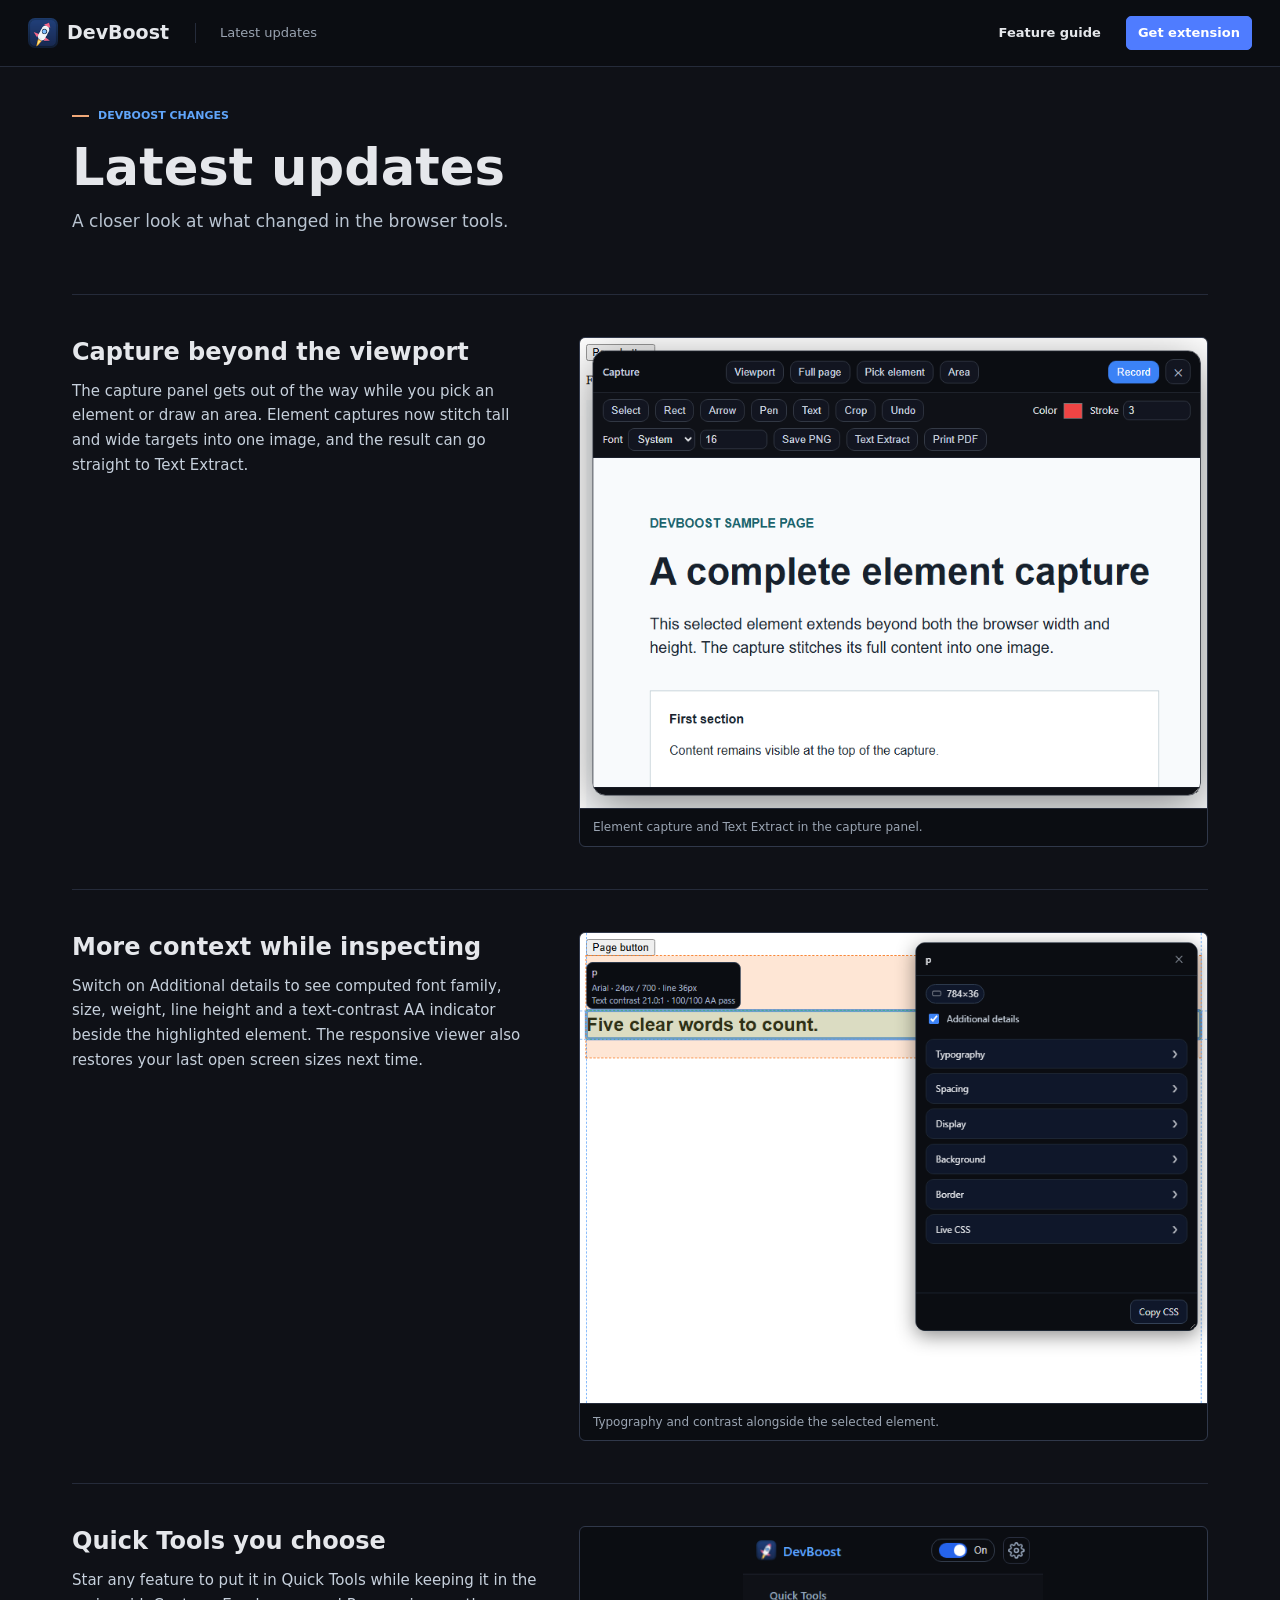
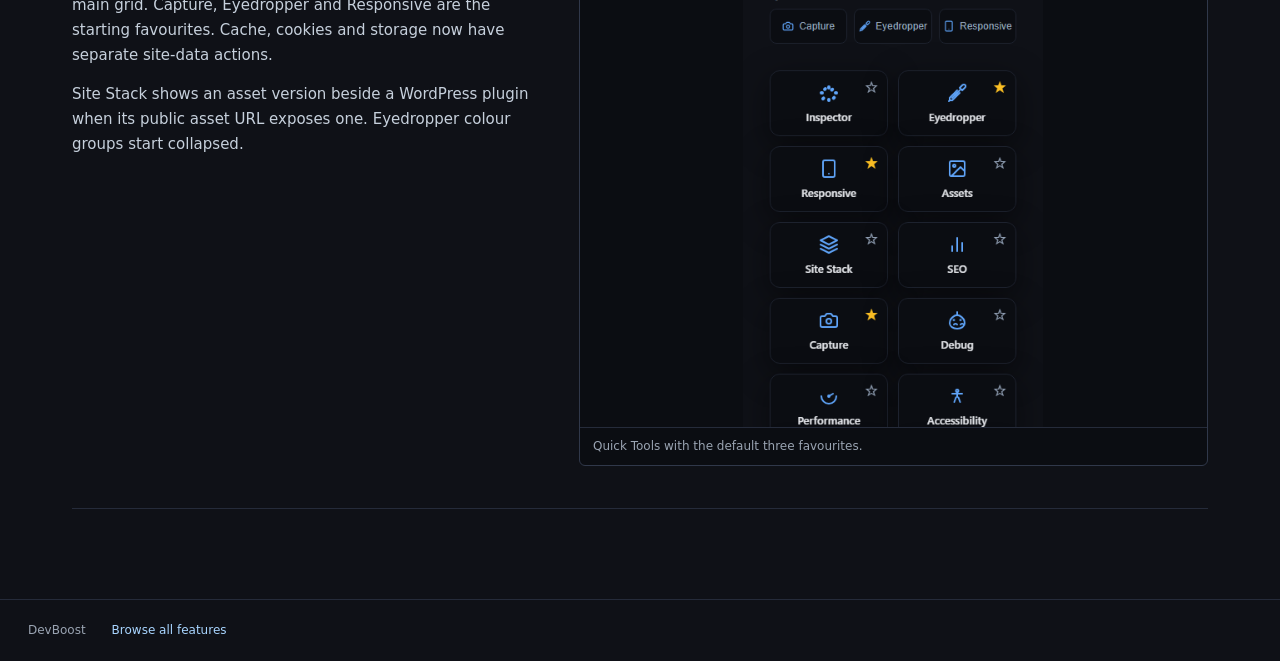
==== updates.html @ 85abd6a4 "Add hosted DevBoost updates page" ====
<!doctype html>
<html lang="en">
<head>
  <meta charset="utf-8">
  <meta name="viewport" content="width=device-width, initial-scale=1">
  <meta name="theme-color" content="#0f1117">
  <meta name="description" content="Recent DevBoost changes, with screenshots of the tools in use.">
  <title>Latest updates | DevBoost</title>
  <link rel="icon" href="media/icon48.png" type="image/png">
  <link rel="stylesheet" href="styles.css">
  <link rel="stylesheet" href="updates.css">
  <script defer src="updates.js"></script>
</head>
<body>
  <a class="skip-link" href="#main">Skip to updates</a>
  <header class="site-header">
    <div class="header-inner">
      <a class="brand" href="index.html#overview"><img src="media/icon48.png" alt="" width="30" height="30">DevBoost</a>
      <span class="header-context">Latest updates</span>
      <nav class="header-links" aria-label="Main navigation">
        <a href="index.html#overview">Feature guide</a>
        <a class="header-store" href="https://chromewebstore.google.com/detail/devboost/lekminfdlmkjdjjgkddmomkkjcbbmcog" target="_blank" rel="noopener noreferrer">Get extension</a>
      </nav>
    </div>
  </header>
  <main id="main" class="updates-main">
    <header class="updates-intro">
      <p class="eyebrow">DevBoost changes</p>
      <h1>Latest updates</h1>
      <p class="intro">A closer look at what changed in the browser tools.</p>
      <p id="updated-version" class="updated-version" hidden></p>
    </header>

    <section class="update-section" aria-labelledby="updates-capture">
      <div class="update-copy">
        <h2 id="updates-capture">Capture beyond the viewport</h2>
        <p>The capture panel gets out of the way while you pick an element or draw an area. Element captures now stitch tall and wide targets into one image, and the result can go straight to Text Extract.</p>
      </div>
      <figure class="update-figure">
        <img src="media/capture-element.png" alt="DevBoost capture panel showing an element screenshot and the Text Extract action" width="800" height="600">
        <figcaption>Element capture and Text Extract in the capture panel.</figcaption>
      </figure>
    </section>

    <section class="update-section" aria-labelledby="updates-inspector">
      <div class="update-copy">
        <h2 id="updates-inspector">More context while inspecting</h2>
        <p>Switch on Additional details to see computed font family, size, weight, line height and a text-contrast AA indicator beside the highlighted element. The responsive viewer also restores your last open screen sizes next time.</p>
      </div>
      <figure class="update-figure">
        <img src="media/inspector-details.png" alt="Inspector highlight showing font settings and text contrast details" width="800" height="600">
        <figcaption>Typography and contrast alongside the selected element.</figcaption>
      </figure>
    </section>

    <section class="update-section" aria-labelledby="updates-tools">
      <div class="update-copy">
        <h2 id="updates-tools">Quick Tools you choose</h2>
        <p>Star any feature to put it in Quick Tools while keeping it in the main grid. Capture, Eyedropper and Responsive are the starting favourites. Cache, cookies and storage now have separate site-data actions.</p>
        <p>Site Stack shows an asset version beside a WordPress plugin when its public asset URL exposes one. Eyedropper colour groups start collapsed.</p>
      </div>
      <figure class="update-figure popup-figure">
        <img src="media/quick-tools.png" alt="DevBoost popup with Capture, Eyedropper and Responsive in Quick Tools" width="360" height="600">
        <figcaption>Quick Tools with the default three favourites.</figcaption>
      </figure>
    </section>
  </main>
  <footer class="site-footer"><span>DevBoost</span><a href="index.html#overview">Browse all features</a></footer>
</body>
</html>
---- styles.css ----
:root{color-scheme:dark;--ink:#e5e7eb;--muted:#9aa4b2;--soft:#141824;--line:#252b3a;--teal:#60a5fa;--teal-dark:#dbeafe;--coral:#f0a878;--canvas:#0f1117;--white:#0b0d12;--nav:#101522}
*{box-sizing:border-box}
html{scroll-behavior:smooth}
body{margin:0;background:var(--canvas);color:var(--ink);font:15px/1.55 system-ui,-apple-system,"Segoe UI",Arial,sans-serif;letter-spacing:0}
a{color:inherit}
button,input{font:inherit}
button{cursor:pointer}
img{max-width:100%;height:auto}
:focus-visible{outline:3px solid #60a5fa;outline-offset:3px}
.skip-link{position:absolute;top:-60px;left:12px;z-index:100;padding:9px 14px;background:var(--white);color:var(--ink)}
.skip-link:focus{top:10px}
.site-header{position:sticky;top:0;z-index:30;background:#0b0d12;border-bottom:1px solid var(--line)}
.header-inner{height:66px;max-width:1600px;margin:auto;padding:0 28px;display:flex;align-items:center;gap:26px}
.brand{display:inline-flex;align-items:center;gap:9px;text-decoration:none;font-size:19px;font-weight:760;white-space:nowrap}
.brand img{display:block;border-radius:7px}
.header-context{border-left:1px solid var(--line);padding-left:24px;color:var(--muted);font-size:13px;white-space:nowrap}
.header-version{margin-left:5px;color:var(--teal);font-weight:700}
.header-links{display:flex;gap:25px;margin-left:auto;align-items:center}
.header-links a{text-decoration:none;font-size:13px;font-weight:650}
.header-links a:hover{text-decoration:underline;color:var(--teal)}
.header-links .header-store{display:inline-flex;align-items:center;justify-content:center;min-height:34px;padding:6px 11px;border:1px solid #4f7cff;border-radius:5px;background:#4f7cff;color:#fff}
.header-links .header-store:hover{background:#315fd8;color:#fff;text-decoration:none}
.small-label{display:none}
.menu-toggle{display:none;border:1px solid #344055;background:#111827;border-radius:5px;padding:7px 12px;margin-left:auto;color:var(--ink);font-weight:650}
.site-shell{max-width:1600px;min-height:calc(100vh - 128px);margin:auto;display:grid;grid-template-columns:256px minmax(0,1fr)}
.sidebar{border-right:1px solid var(--line);background:#0b0d12}
.sidebar-inner{position:sticky;top:66px;height:calc(100vh - 66px);overflow:auto;padding:25px 13px 20px 25px;scrollbar-width:thin}
.search-label{display:block;margin:0 9px 7px;color:var(--muted);font-size:11px;text-transform:uppercase;font-weight:750}
.search-input{width:calc(100% - 9px);margin:0 0 20px 9px;height:36px;padding:0 11px;border:1px solid #30384a;border-radius:5px;background:#101522;color:var(--ink);font-size:13px}
.nav-overview,.feature-link{display:block;width:100%;border-radius:5px;padding:7px 11px;color:#c0c9d6;text-decoration:none;font-size:13px;line-height:1.3}
.nav-overview{margin-bottom:17px;font-weight:720}
.feature-link{font-weight:560}
.nav-overview:hover,.feature-link:hover{background:#141824;color:#fff}
.nav-overview.active,.feature-link.active{background:#172033;color:#93c5fd;font-weight:740}
.nav-group{margin:18px 0 0}
.nav-group-title{margin:0 11px 7px;color:#8c9aad;font-size:10px;font-weight:780;text-transform:uppercase}
.nav-empty{padding:8px 11px;color:var(--muted);font-size:13px}
.sidebar-foot{border-top:1px solid var(--line);margin:28px 9px 0;padding-top:16px;color:#798697;font-size:11px}
.menu-backdrop{display:none}
.main-content{min-width:0;width:100%;max-width:1150px;padding:39px clamp(24px,5vw,74px) 85px;margin:auto}
.eyebrow{display:flex;align-items:center;gap:9px;margin:0 0 18px;color:var(--teal);font-size:11px;line-height:1.2;text-transform:uppercase;font-weight:800}
.eyebrow:before{content:"";width:17px;height:2px;background:var(--coral)}
h1,h2,h3,p{margin-top:0}
h1{max-width:920px;font-size:clamp(34px,4vw,56px);line-height:1.08;font-weight:780;margin-bottom:16px}
h2{font-size:22px;line-height:1.25;margin-bottom:16px}
h3{font-size:16px;line-height:1.3;margin-bottom:8px}
.intro{max-width:760px;color:#b9c4d1;font-size:17px;line-height:1.7}
.hero-actions{display:flex;flex-wrap:wrap;gap:10px;margin:23px 0 30px}
.button{display:inline-flex;align-items:center;justify-content:center;min-height:40px;padding:9px 16px;border:1px solid #344055;border-radius:5px;color:#dbeafe;background:#111827;text-decoration:none;font-size:13px;font-weight:720}
.button:hover{background:#172033;border-color:#54709e}
.button.primary{background:#4f7cff;border-color:#4f7cff;color:#fff}
.button.primary:hover{background:#315fd8}
.overview-media{position:relative;margin:34px 0 38px;overflow:hidden;border:1px solid #30384a;border-radius:7px;background:#141824;box-shadow:0 18px 40px rgba(0,0,0,.28)}
.overview-media img{display:block;width:100%;aspect-ratio:16/10;object-fit:cover}
.media-caption{display:flex;align-items:center;gap:10px;background:#141824;border-top:1px solid var(--line);padding:10px 15px;color:var(--muted);font-size:12px}
.media-caption strong{color:var(--ink)}
.showcase{margin:43px 0 7px}
.showcase-grid{display:grid;grid-template-columns:repeat(2,minmax(0,1fr));gap:17px}
.showcase-grid a{display:block;border:1px solid var(--line);border-radius:6px;overflow:hidden;background:#141824;text-decoration:none}
.showcase-grid a:hover{border-color:#4f7cff}
.showcase-grid img{display:block;width:100%;aspect-ratio:16/10;object-fit:cover;object-position:top left;background:#17212d}
.showcase-grid span{display:block;padding:12px 14px 14px}
.showcase-grid strong{display:block;font-size:14px}
.showcase-grid small{display:block;margin-top:3px;color:var(--muted);font-size:12px}
.section-heading{display:flex;justify-content:space-between;align-items:baseline;gap:15px;border-bottom:1px solid var(--line);padding-bottom:10px;margin-bottom:16px}
.section-heading h2{margin:0}
.section-heading span{color:var(--muted);font-size:12px}
.overview-group{margin-top:42px}
.feature-directory{display:grid;grid-template-columns:repeat(2,minmax(0,1fr));gap:0 24px}
.directory-link{display:flex;align-items:flex-start;justify-content:space-between;gap:12px;padding:15px 0;border-bottom:1px solid var(--line);text-decoration:none}
.directory-link:hover strong{color:var(--teal)}
.directory-link strong{display:block;font-size:14px}
.directory-link small{display:block;max-width:350px;margin-top:4px;color:var(--muted);font-size:12px;line-height:1.4}
.directory-arrow{color:var(--coral);font-size:19px;line-height:1}
.feature-kicker{display:flex;flex-wrap:wrap;align-items:center;gap:8px;margin:0 0 13px;color:var(--teal);font-size:11px;font-weight:770;text-transform:uppercase}
.feature-kicker span+span:before{content:"/";color:#5a6677;margin-right:8px}
.feature-header{padding-bottom:26px;border-bottom:1px solid var(--line)}
.feature-header .intro{margin-bottom:0}
.feature-entry{display:flex;flex-wrap:wrap;align-items:baseline;gap:8px 12px;margin-top:19px;font-size:12px}
.feature-entry span{color:var(--muted)}
.feature-entry strong{color:#93c5fd;font-weight:690}
.feature-image{margin:31px 0 0;border:1px solid #30384a;border-radius:7px;overflow:hidden;background:#0b0d12}
.feature-image img{display:block;width:100%;max-height:590px;object-fit:contain}
.feature-image.compact img{width:min(100%,360px);margin:auto}
.feature-image figcaption{display:flex;justify-content:space-between;flex-wrap:wrap;gap:8px;padding:10px 14px;background:#141824;color:var(--muted);font-size:12px}
.feature-image figcaption a{color:#b8d5ff;text-decoration:none;font-weight:690}
.feature-image figcaption a:hover{text-decoration:underline}
.feature-body{display:grid;grid-template-columns:minmax(0,1.5fr) minmax(220px,.8fr);gap:42px;margin-top:34px}
.feature-body ul,.feature-body ol{margin:0;padding-left:20px}
.feature-body li{padding:0 0 12px 4px;color:#c6d0dc}
.feature-body li::marker{color:var(--teal)}
.feature-body p{color:#c6d0dc}
.feature-body section+section{margin-top:31px}
.quick-start{border-left:3px solid var(--coral);padding-left:20px}
.quick-start h2{font-size:16px;margin-bottom:14px}
.quick-start ol{font-size:13px}
.quick-start li{padding-bottom:10px}
.feature-note{margin-top:21px;border-top:1px solid var(--line);padding-top:16px;color:var(--muted);font-size:12px;line-height:1.55}
.related{margin-top:43px;padding-top:23px;border-top:1px solid var(--line)}
.related h2{font-size:16px}
.related-links{display:flex;flex-wrap:wrap;gap:8px}
.related-links a{padding:8px 11px;border:1px solid var(--line);border-radius:5px;background:#141824;color:#dbeafe;text-decoration:none;font-size:12px;font-weight:680}
.related-links a:hover{background:#172033}
.site-footer{max-width:1600px;margin:auto;min-height:62px;border-top:1px solid var(--line);display:flex;align-items:center;gap:26px;padding:12px 28px;color:var(--muted);font-size:12px}
@media(max-width:900px){.site-shell{grid-template-columns:218px minmax(0,1fr)}.sidebar-inner{padding-left:12px}.main-content{padding:32px 25px 65px}.feature-body{grid-template-columns:1fr;gap:24px}.quick-start{max-width:650px}}
@media(max-width:680px){.header-inner{height:58px;padding:0 15px;gap:11px}.site-header{position:sticky}.header-context{display:none}.header-links{gap:12px}.header-links a{font-size:12px}.header-links a:first-child{display:none}.menu-toggle{display:block;margin-left:auto}.site-shell{display:block;min-height:calc(100vh - 120px)}.sidebar{position:fixed;z-index:25;top:58px;left:0;bottom:0;width:min(84vw,310px);box-shadow:12px 0 30px rgba(0,0,0,.13);transform:translateX(-110%);transition:transform .2s ease}.sidebar.open{transform:translateX(0)}.menu-backdrop.active{display:block;position:fixed;inset:58px 0 0;z-index:24;border:0;border-radius:0;background:rgba(20,34,39,.28)}.sidebar-inner{top:58px;height:calc(100vh - 58px);padding:20px 18px}.main-content{padding:29px 20px 60px}.intro{font-size:15px}.overview-media{margin-top:25px}.showcase-grid{grid-template-columns:1fr}.feature-directory{grid-template-columns:1fr}.feature-body{margin-top:26px}.site-footer{flex-wrap:wrap;gap:4px 15px;padding:14px 20px}.site-footer a{margin-left:0;width:100%}}
@media(max-width:680px){.header-links a:first-child{display:inline}.header-links{margin-left:auto}.menu-toggle{margin-left:0}}
@media(max-width:680px){.header-links a.header-tour{display:none}.header-links .wide-label{display:none}.header-links .small-label{display:inline}}
@media(prefers-reduced-motion:reduce){html{scroll-behavior:auto}.sidebar{transition:none}}
---- updates.css ----
.updates-main{max-width:1200px;margin:auto;padding:42px 32px 90px}
.updates-intro{padding-bottom:30px;border-bottom:1px solid var(--line)}
.updates-intro h1{margin-bottom:12px}
.updates-intro .intro{margin-bottom:0}
.updated-version{display:inline-block;margin:20px 0 0;color:#a8d5ff;font-size:13px;font-weight:650}
.update-section{display:grid;grid-template-columns:minmax(260px,.85fr) minmax(0,1.15fr);gap:42px;align-items:start;padding:42px 0;border-bottom:1px solid var(--line)}
.update-copy{max-width:480px}
.update-copy h2{font-size:24px;margin-bottom:12px}
.update-copy p{color:#c6d0dc;line-height:1.65}
.update-figure{margin:0;min-width:0;border:1px solid #30384a;border-radius:6px;overflow:hidden;background:#0b0d12}
.update-figure img{display:block;width:100%;height:auto;max-height:500px;object-fit:contain;object-position:top;background:#0b0d12}
.update-figure figcaption{padding:9px 13px;border-top:1px solid var(--line);color:var(--muted);font-size:12px}
.popup-figure img{width:min(100%,360px);margin:auto}
.site-footer a{color:#a8d5ff;text-decoration:none}
.site-footer a:hover{text-decoration:underline}
@media(max-width:760px){.updates-main{padding:29px 20px 65px}.update-section{grid-template-columns:1fr;gap:20px;padding:31px 0}.update-copy h2{font-size:21px}.header-links{gap:12px}.header-links a{font-size:12px}}
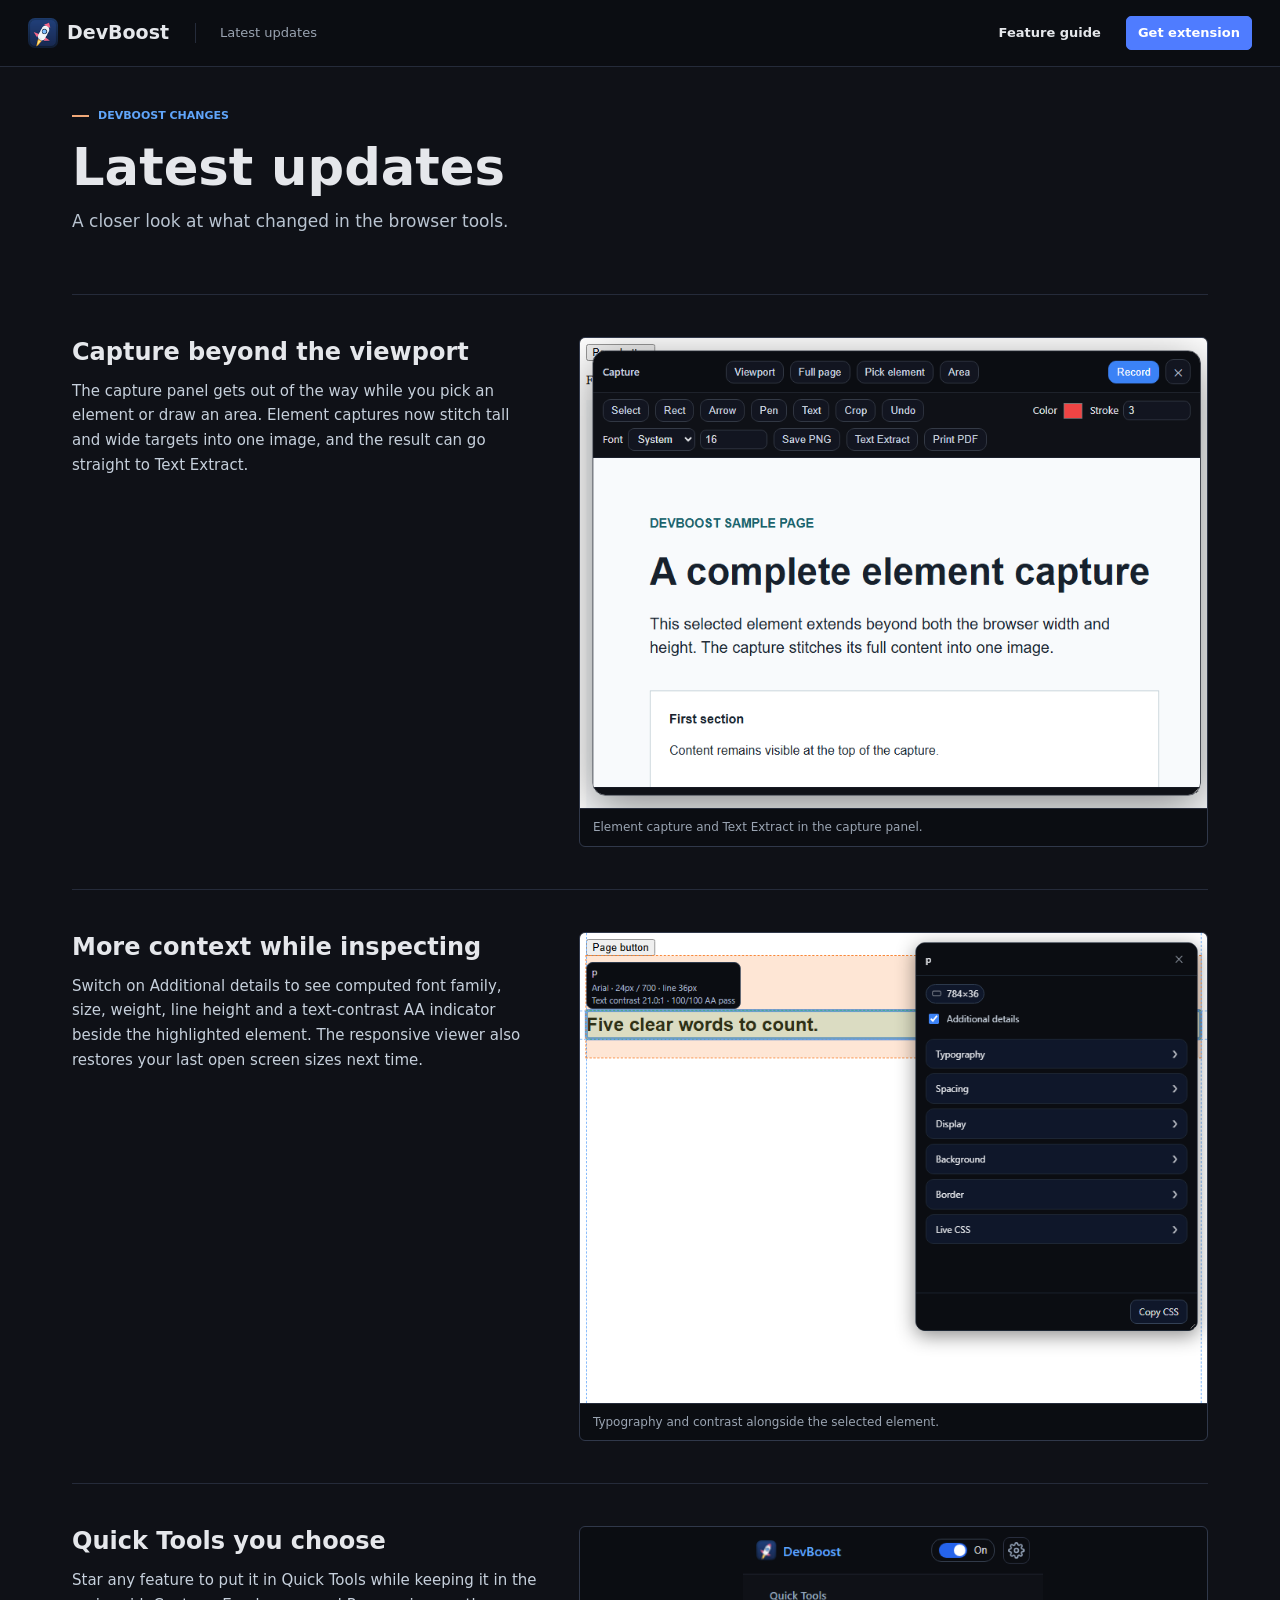
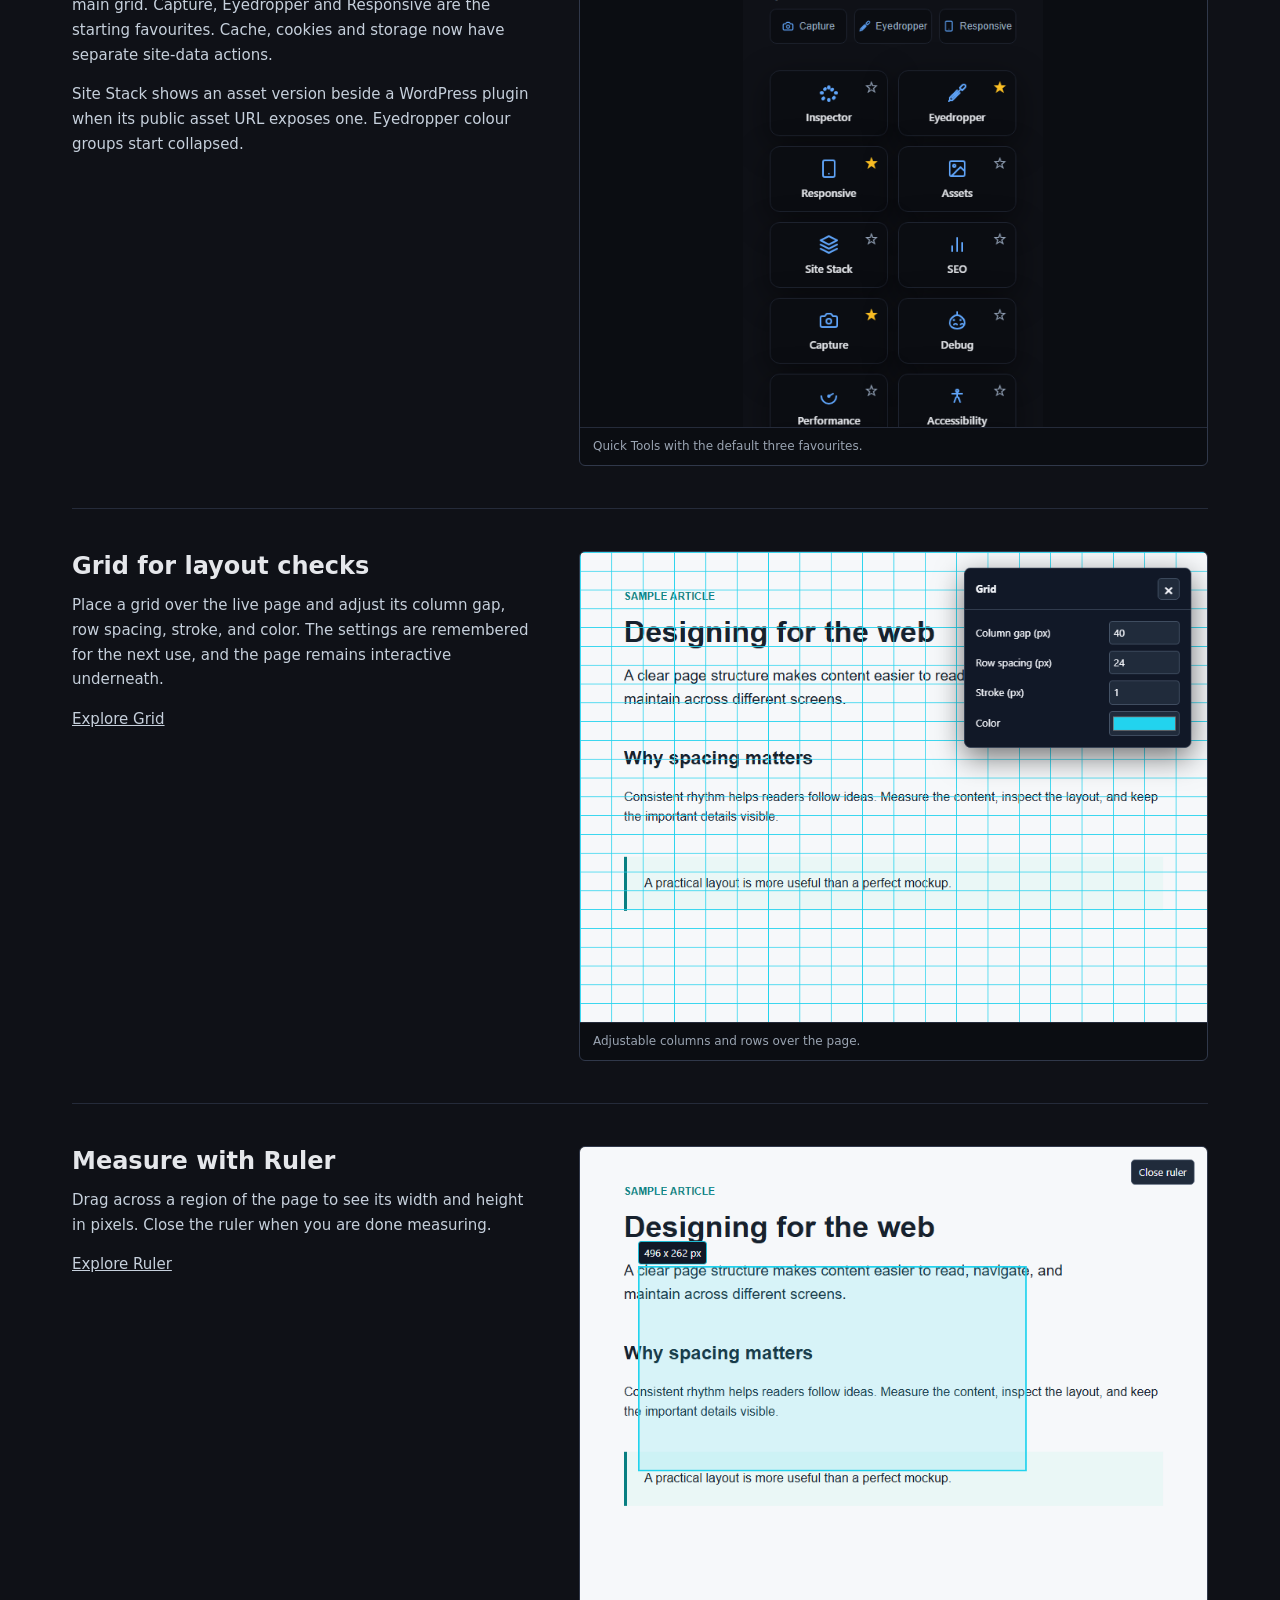
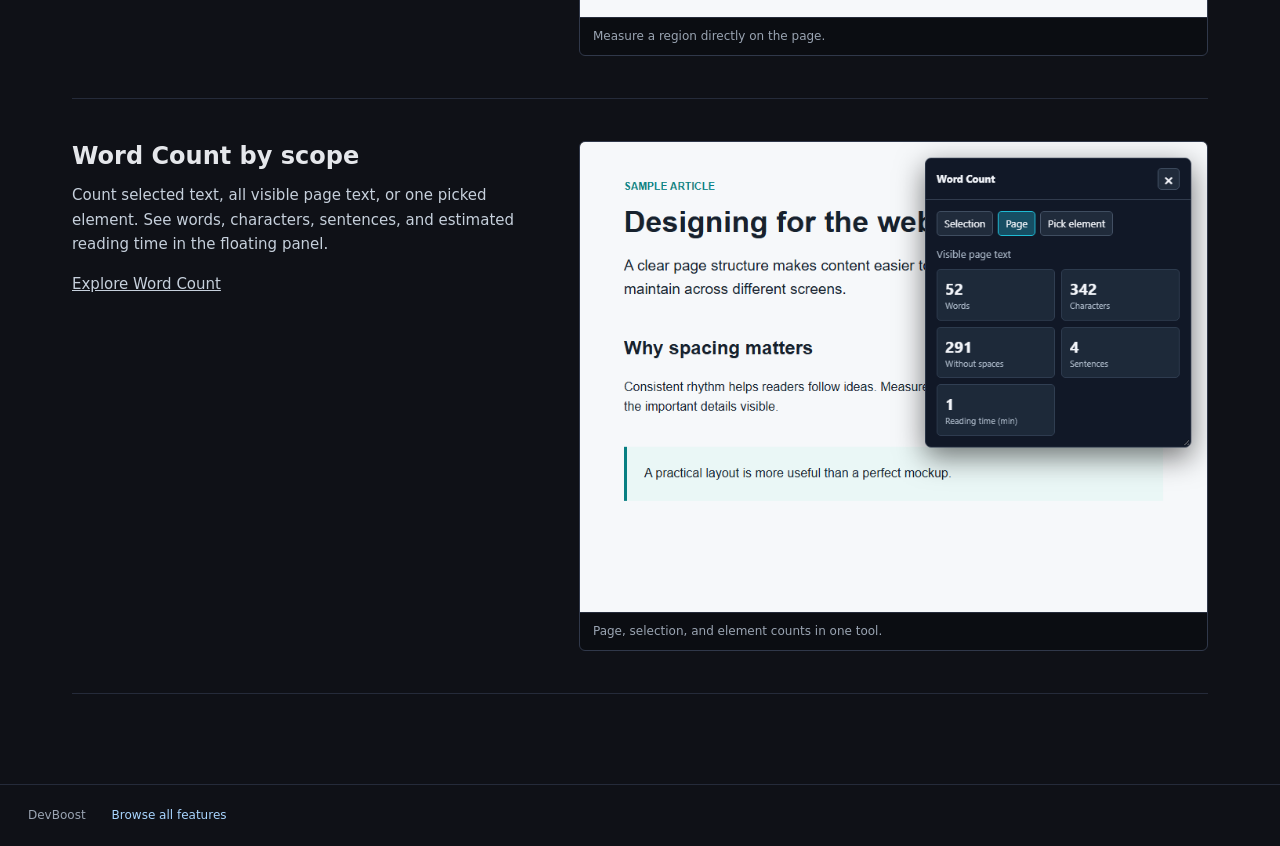
==== commit 95b6484d: "Document Grid, Ruler, and Word Count" ====
--- a/updates.html
+++ b/updates.html
@@ -64,6 +64,42 @@
         <figcaption>Quick Tools with the default three favourites.</figcaption>
       </figure>
     </section>
+
+    <section class="update-section" aria-labelledby="updates-grid">
+      <div class="update-copy">
+        <h2 id="updates-grid">Grid for layout checks</h2>
+        <p>Place a grid over the live page and adjust its column gap, row spacing, stroke, and color. The settings are remembered for the next use, and the page remains interactive underneath.</p>
+        <p><a href="index.html#feature/grid">Explore Grid</a></p>
+      </div>
+      <figure class="update-figure">
+        <img src="media/grid.png" alt="Grid overlay on a sample article with spacing and stroke controls" width="800" height="600">
+        <figcaption>Adjustable columns and rows over the page.</figcaption>
+      </figure>
+    </section>
+
+    <section class="update-section" aria-labelledby="updates-ruler">
+      <div class="update-copy">
+        <h2 id="updates-ruler">Measure with Ruler</h2>
+        <p>Drag across a region of the page to see its width and height in pixels. Close the ruler when you are done measuring.</p>
+        <p><a href="index.html#feature/ruler">Explore Ruler</a></p>
+      </div>
+      <figure class="update-figure">
+        <img src="media/ruler.png" alt="Ruler measuring a 496 by 262 pixel region on a sample article" width="800" height="600">
+        <figcaption>Measure a region directly on the page.</figcaption>
+      </figure>
+    </section>
+
+    <section class="update-section" aria-labelledby="updates-word-count">
+      <div class="update-copy">
+        <h2 id="updates-word-count">Word Count by scope</h2>
+        <p>Count selected text, all visible page text, or one picked element. See words, characters, sentences, and estimated reading time in the floating panel.</p>
+        <p><a href="index.html#feature/word-count">Explore Word Count</a></p>
+      </div>
+      <figure class="update-figure">
+        <img src="media/word-count.png" alt="Word Count panel showing statistics for a sample article" width="800" height="600">
+        <figcaption>Page, selection, and element counts in one tool.</figcaption>
+      </figure>
+    </section>
   </main>
   <footer class="site-footer"><span>DevBoost</span><a href="index.html#overview">Browse all features</a></footer>
 </body>
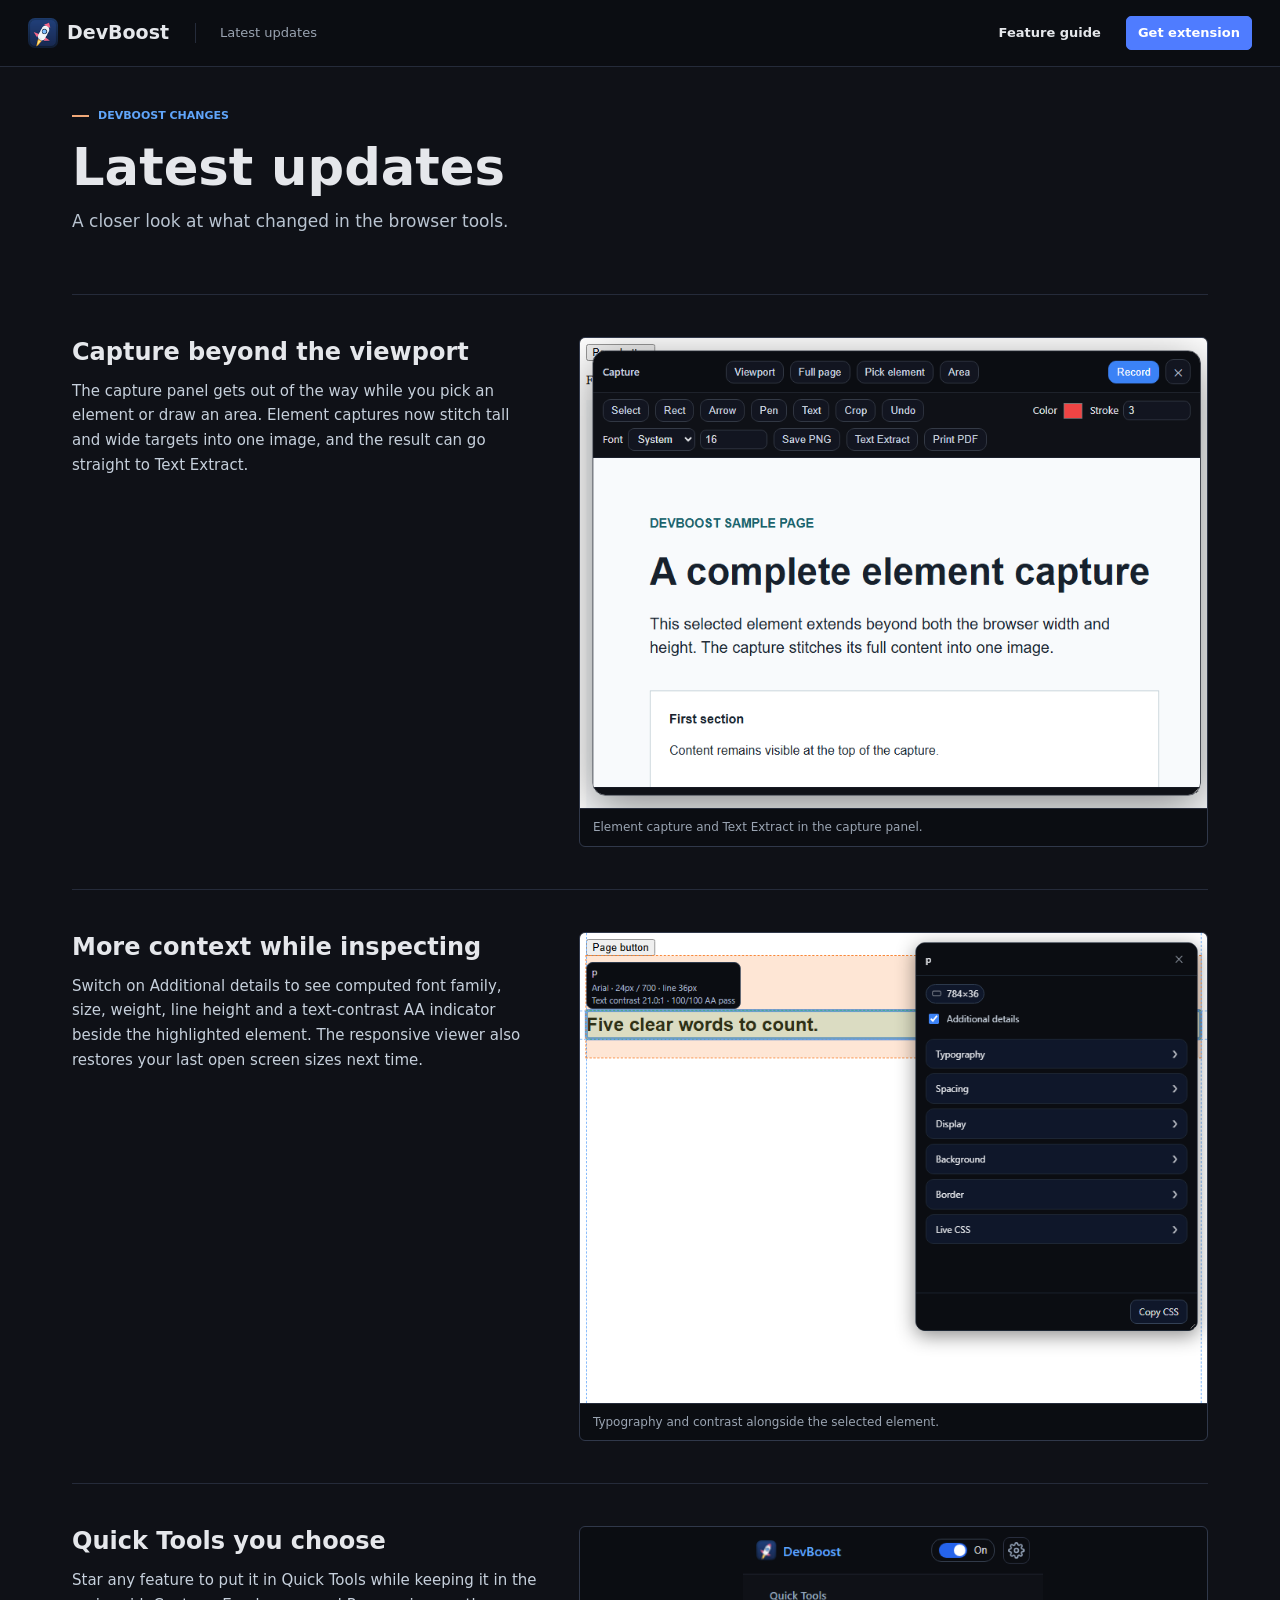
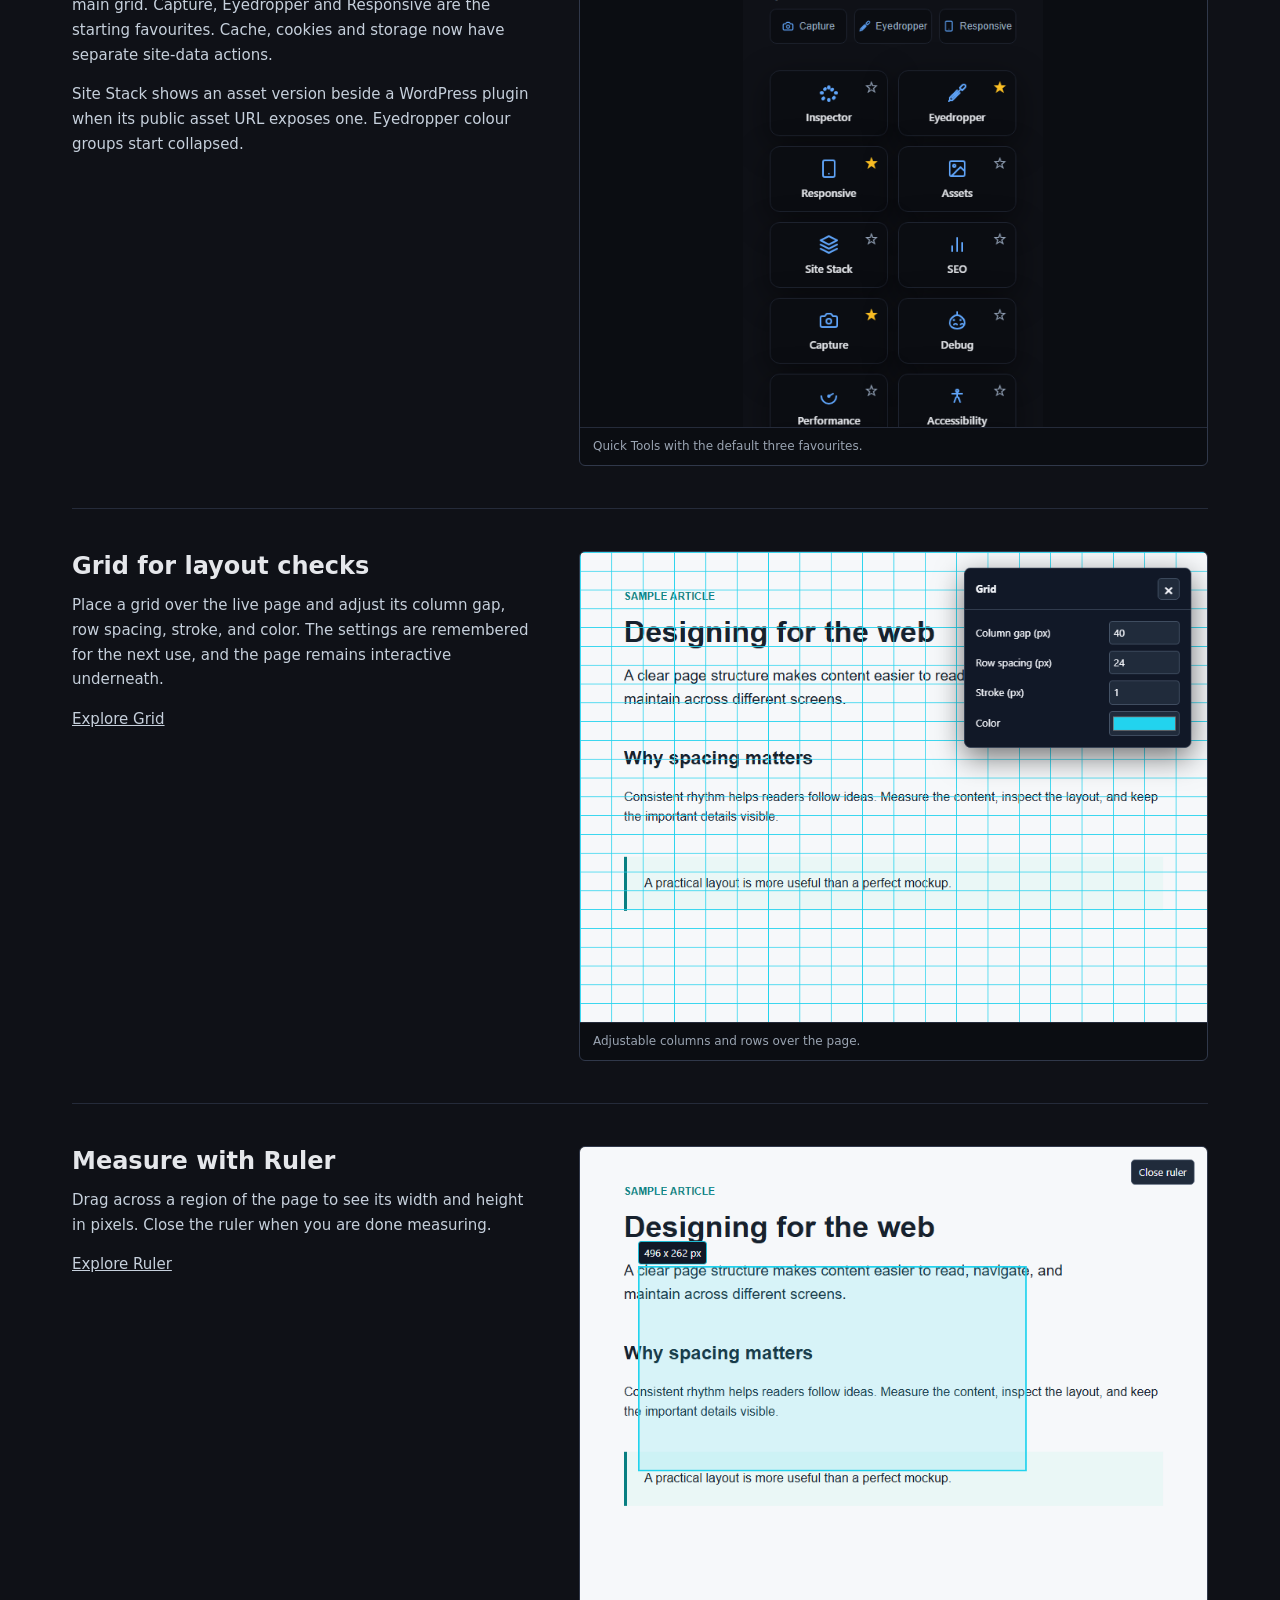
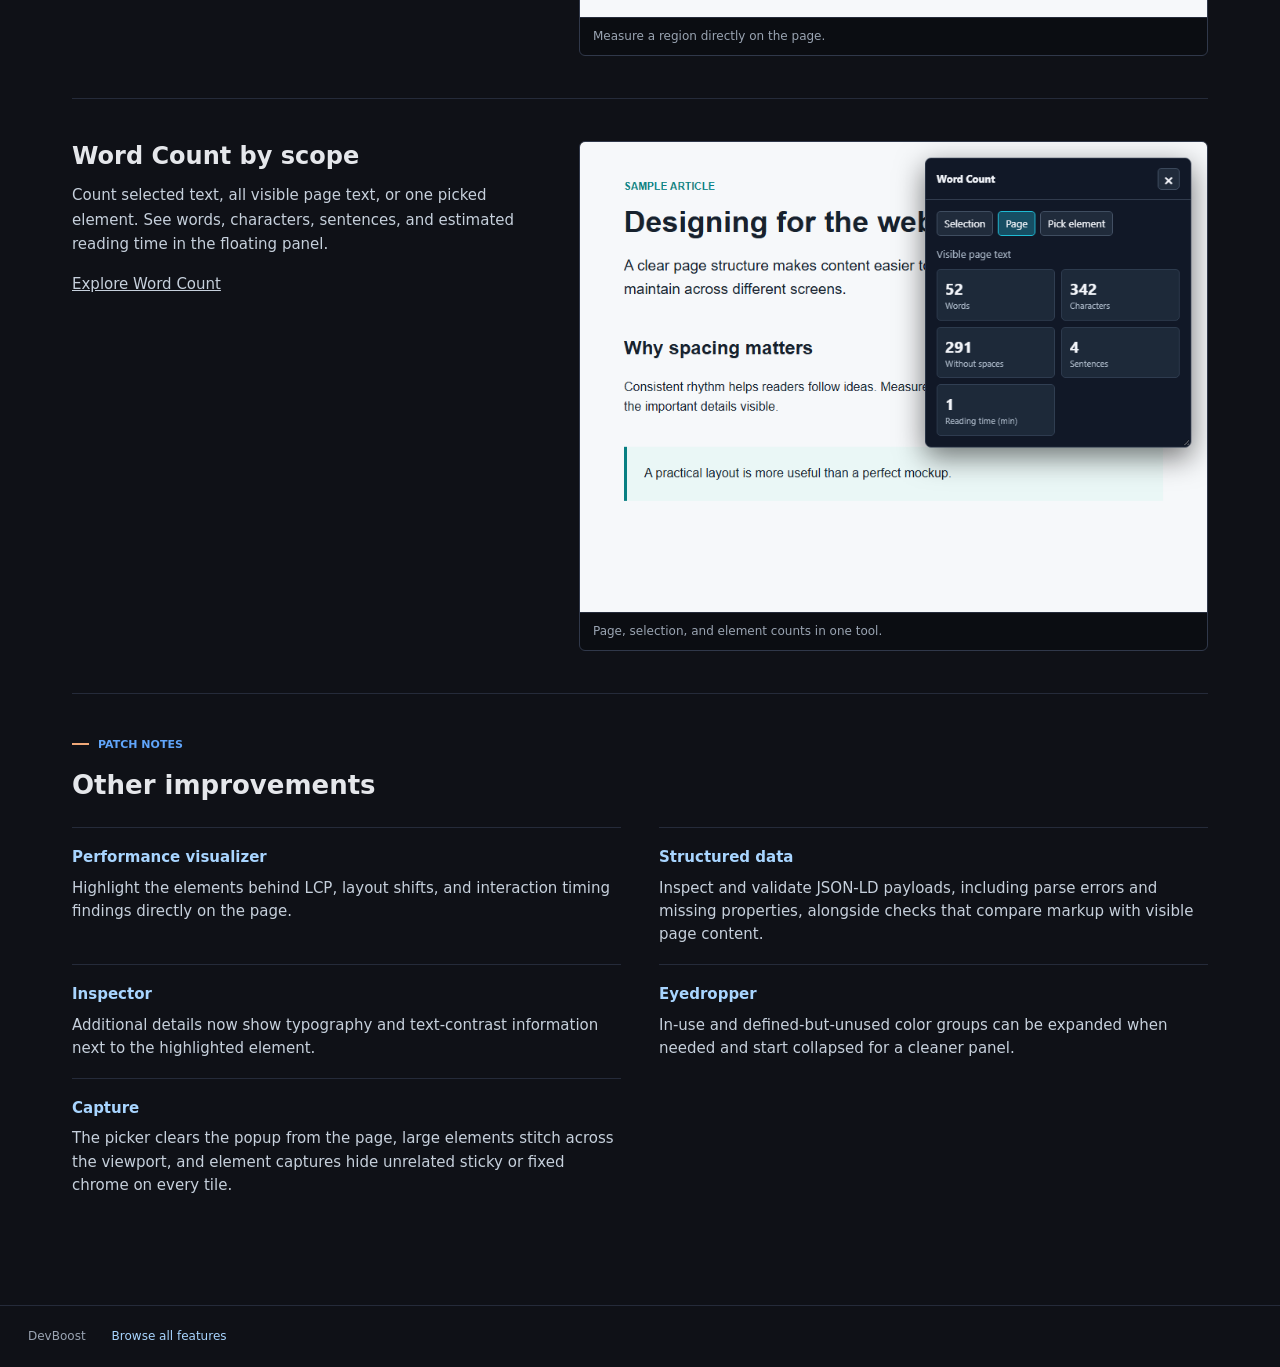
==== commit d4272f18: "Add general improvements to update notes" ====
--- a/updates.html
+++ b/updates.html
@@ -100,6 +100,20 @@
         <figcaption>Page, selection, and element counts in one tool.</figcaption>
       </figure>
     </section>
+
+    <section class="patch-notes" aria-labelledby="other-improvements">
+      <div class="patch-notes-heading">
+        <p class="eyebrow">Patch notes</p>
+        <h2 id="other-improvements">Other improvements</h2>
+      </div>
+      <ul class="patch-notes-list">
+        <li><a href="index.html#feature/performance">Performance visualizer</a><p>Highlight the elements behind LCP, layout shifts, and interaction timing findings directly on the page.</p></li>
+        <li><a href="index.html#feature/seo">Structured data</a><p>Inspect and validate JSON-LD payloads, including parse errors and missing properties, alongside checks that compare markup with visible page content.</p></li>
+        <li><a href="index.html#feature/inspector">Inspector</a><p>Additional details now show typography and text-contrast information next to the highlighted element.</p></li>
+        <li><a href="index.html#feature/eyedropper">Eyedropper</a><p>In-use and defined-but-unused color groups can be expanded when needed and start collapsed for a cleaner panel.</p></li>
+        <li><a href="index.html#feature/capture">Capture</a><p>The picker clears the popup from the page, large elements stitch across the viewport, and element captures hide unrelated sticky or fixed chrome on every tile.</p></li>
+      </ul>
+    </section>
   </main>
   <footer class="site-footer"><span>DevBoost</span><a href="index.html#overview">Browse all features</a></footer>
 </body>
--- a/updates.css
+++ b/updates.css
@@ -11,6 +11,13 @@
 .update-figure img{display:block;width:100%;height:auto;max-height:500px;object-fit:contain;object-position:top;background:#0b0d12}
 .update-figure figcaption{padding:9px 13px;border-top:1px solid var(--line);color:var(--muted);font-size:12px}
 .popup-figure img{width:min(100%,360px);margin:auto}
+.patch-notes{padding:44px 0 0}
+.patch-notes-heading h2{font-size:26px;margin:9px 0 26px}
+.patch-notes-list{list-style:none;display:grid;grid-template-columns:repeat(2,minmax(0,1fr));gap:0 38px;margin:0;padding:0}
+.patch-notes-list li{padding:18px 0;border-top:1px solid var(--line)}
+.patch-notes-list a{color:#a8d5ff;font-weight:650;text-decoration:none}
+.patch-notes-list a:hover{text-decoration:underline}
+.patch-notes-list p{margin:7px 0 0;color:#c6d0dc;line-height:1.55}
 .site-footer a{color:#a8d5ff;text-decoration:none}
 .site-footer a:hover{text-decoration:underline}
-@media(max-width:760px){.updates-main{padding:29px 20px 65px}.update-section{grid-template-columns:1fr;gap:20px;padding:31px 0}.update-copy h2{font-size:21px}.header-links{gap:12px}.header-links a{font-size:12px}}
+@media(max-width:760px){.updates-main{padding:29px 20px 65px}.update-section{grid-template-columns:1fr;gap:20px;padding:31px 0}.update-copy h2{font-size:21px}.patch-notes-list{grid-template-columns:1fr}.header-links{gap:12px}.header-links a{font-size:12px}}
